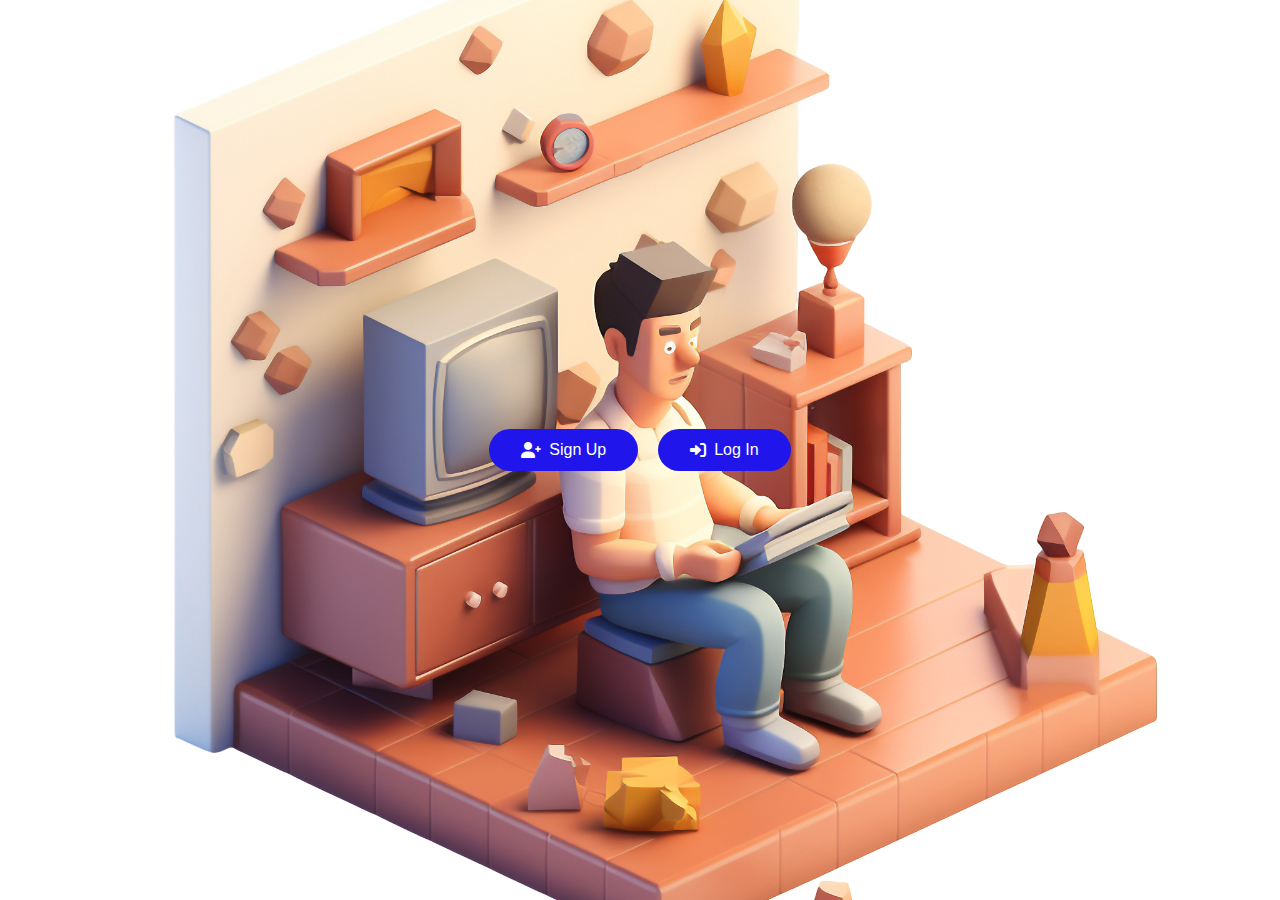
==== index.html @ 1ede699b "Create index.html" ====
<!DOCTYPE html>
<html lang="en">
<head>
    <meta charset="UTF-8">
    <meta name="viewport" content="width=device-width, initial-scale=1.0">
    <title>Welcome to Tech Tower</title>
    <link href="https://cdnjs.cloudflare.com/ajax/libs/font-awesome/6.0.0/css/all.min.css" rel="stylesheet">
    <link rel="stylesheet" href="css/style.css">
    <style>
        /* Basic styles for the landing page */
        body {
            font-family: 'Poppins', sans-serif;
            margin: 0;
            padding: 0;
            background: url('img/1.png') no-repeat center center fixed;
            background-size: cover;
            display: flex;
            align-items: center;
            justify-content: center;
            min-height: 100vh;
            color: var(--white);
        }
        .auth-buttons {
            display: flex;
            gap: 20px;
        }
        .auth-buttons button {
            display: inline-flex;
            align-items: center;
            padding: 0.75rem 2rem;
            font-size: 1rem;
            color: var(--white);
            background-color: var(--primary-color);
            border: none;
            border-radius: 5rem;
            cursor: pointer;
            transition: background-color 0.3s;
        }
        .auth-buttons button:hover {
            background-color: var(--primary-color-light);
        }
        .auth-buttons i {
            margin-right: 0.5rem;
        }
    </style>
</head>
<body>
    
    <div class="auth-buttons">
        <a href="signup.html"><button><i class="fas fa-user-plus"></i>Sign Up</button></a>
        <a href="login.html"><button><i class="fas fa-sign-in-alt"></i>Log In</button></a>
    </div>
</body>
</html>
---- css/style.css ----
@import url("https://fonts.googleapis.com/css2?family=Poppins:wght@400;500;600;700&display=swap");

:root {
  --primary-color: #2015ea;
  --primary-color-light: #6861f1;
  --secondary-color: #c0dbea;
  --text-dark: #020617;
  --text-light: #94a3b8;
  --white: #ffffff;
  --max-width: 1200px;
}

* {
  padding: 0;
  margin: 0;
  box-sizing: border-box;
}





/* page animation */

/* Add these styles to your existing CSS file */
.fade-in {
    opacity: 0;
    animation: fadeInAnimation 0.5s forwards;
  }
  
  .fade-out {
    opacity: 1;
    animation: fadeOutAnimation 0.5s forwards;
  }
  
  @keyframes fadeInAnimation {
    from {
      opacity: 0;
    }
    to {
      opacity: 1;
    }
  }
  
  @keyframes fadeOutAnimation {
    from {
      opacity: 1;
    }
    to {
      opacity: 0;
    }
  }
  

body {
  font-family: "Poppins", sans-serif;
  display: flex;
  align-items: center;
  justify-content: center;
  min-height: 100vh;
}



form {
  border-radius: 20px;
  box-shadow: 0 0 5px rgba(0, 0, 0, 0.1);
  padding: 20px;
  margin: 10px;
  background-color: whitesmoke;
}

/* Styling for the logo above the form */
.logo-container {
    display: flex;
    justify-content: center;
    margin-bottom: -70px; /* Space below the logo */
    z-index: 1000;
    padding: 10px;
}

.logo {
    width: 100px; /* Adjust size as needed */
    height: 100px; /* Adjust size as needed */
    border-radius: 50%; /* Circular logo */
    object-fit: cover;
    border: 1px solid #ccc; /* Optional border */
    top: -50px;
}

.container {
  display: flex;
  justify-content: center;
  align-items: center;
  min-height: 100vh;
}

.containerContent {
  width: 100%;
  padding-block: 2rem;
  max-width: 400px;
  display: flex;
    flex-direction: column;
    align-items: center;
    padding: 1rem;
}

.containerContent h3 {
  font-size: 1.2rem;
  font-weight: 600;
  color: var(--text-dark);
  text-align: center;
}

.containerContent h1 {
  margin-bottom: 1rem;
  font-size: 14px;
  font-weight: 600;
  color: var(--text-dark);
  text-align: center;
  padding-top: 35px;
}

.containerContent form {
  display: grid;
  gap: 5px;
}

.containerContent label {
  font-size: 0.9rem;
  color: var(--text-dark);
}

.inputRow {
  margin-bottom: 1rem;
  width: 100%;
  padding: 0.75rem 1rem;
  display: flex;
  align-items: center;
  gap: 1rem;
  background-color: var(--secondary-color);
  border-radius: 20px;
}

.containerContent input, .containerContent select {
  width: 100%;
  outline: none;
  border: none;
  font-size: 14px;
  color: var(--text-dark);
  background-color: transparent;
  border-radius: 20px;
  padding: 5px;
}

.containerContent input::placeholder, .containerContent select {
  color: var(--text-dark);
  
}

#password-eye {
  color: var(--primary-color);
}

.inputFP {
  align-items: center;
  justify-content: space-between;
  gap: 1rem;
}

.inputFP a {
  font-size: 0.9rem;
  color: var(--text-light);
  text-decoration: none;
  transition: 0.3s;
}

.inputFP a:hover {
  color: var(--text-dark);
}

.containerContent button {
  max-width: 80%;
  margin-left: 10%;
  margin-block: 1rem 2rem;
  padding: 0.75rem 2rem;
  outline: none;
  border: none;
  font-size: 1rem;
  color: var(--white);
  background-color: var(--primary-color);
  border-radius: 5rem;
  
}
button a{
    text-decoration: none;
    color: white;
}

.containerContent button:hover {
  background-color: green;
}

.containerContent p {
  color: var(--text-light);
  text-align: center;
}

.containerContent p a {
  text-decoration: none;
  font-weight: 500;
  color: var(--primary-color);
}



/* Footer Styles */
footer {
    padding: 1.5rem 0;
    text-align: center;
    font-size: 12px;
}

.footer-container {
    max-width: var(--max-width);
    margin: 0 auto;
}

.footer-content {
    display: flex;
    flex-direction: column;
    align-items: center;
}

.footer-links {
    list-style: none;
    padding: 0;
    margin: 1rem 0;
    display: flex;
    gap: 1.5rem;
}

.footer-links li {
    margin: 0;
}

.footer-links a {
    color: var(--white);
    text-decoration: none;
    font-size: 0.9rem;
    transition: color 0.3s;
}

.footer-links a:hover {
    color: var(--primary-color-light);
}

.footer-socials {
    display: flex;
    gap: 1rem;
    margin-top: 1rem;
}

.footer-socials a {
    color: var(--white);
    font-size: 1.2rem;
    transition: color 0.3s;
}

.footer-socials a:hover {
    color: var(--primary-color-light);
}








@media (width > 768px) {
  .container {
    grid-template-columns: 1fr;
  }

  .containerContent {
    margin-inline-start: unset;
    grid-area: 1/2/2/3;
    align-self: center;
  }
}
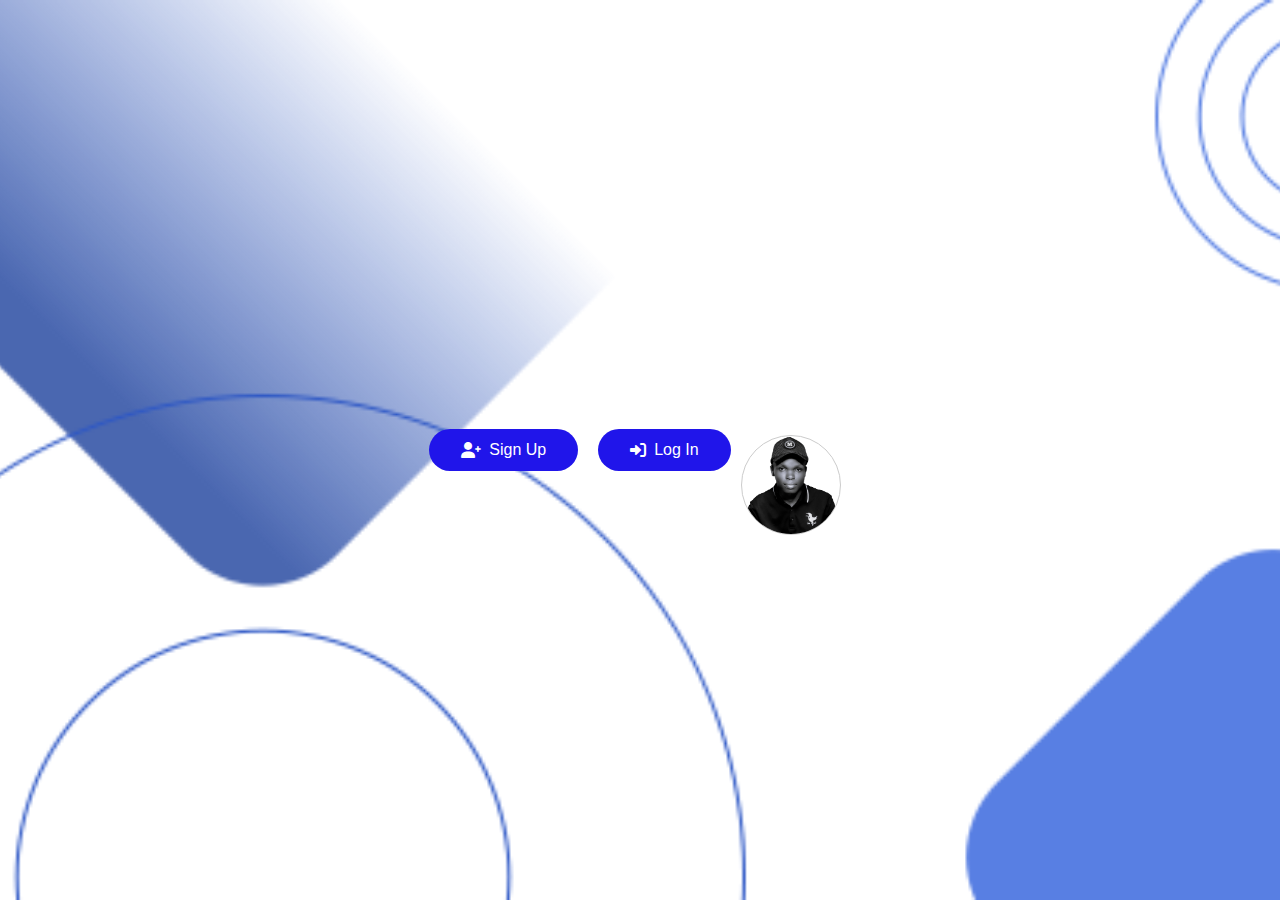
==== commit 36ec8d9e: "2nd" ====
--- a/index.html
+++ b/index.html
@@ -12,7 +12,7 @@
             font-family: 'Poppins', sans-serif;
             margin: 0;
             padding: 0;
-            background: url('img/1.png') no-repeat center center fixed;
+            background: url(img/pattern6.png) no-repeat center center fixed;
             background-size: cover;
             display: flex;
             align-items: center;
@@ -45,10 +45,15 @@
     </style>
 </head>
 <body>
+   
     
     <div class="auth-buttons">
         <a href="signup.html"><button><i class="fas fa-user-plus"></i>Sign Up</button></a>
         <a href="login.html"><button><i class="fas fa-sign-in-alt"></i>Log In</button></a>
     </div>
+      <!-- Logo Section -->
+      <div class="logo-container"><br>
+        <br><img src="img/full.png" alt="Logo" class="logo">
+    </div>
 </body>
 </html>
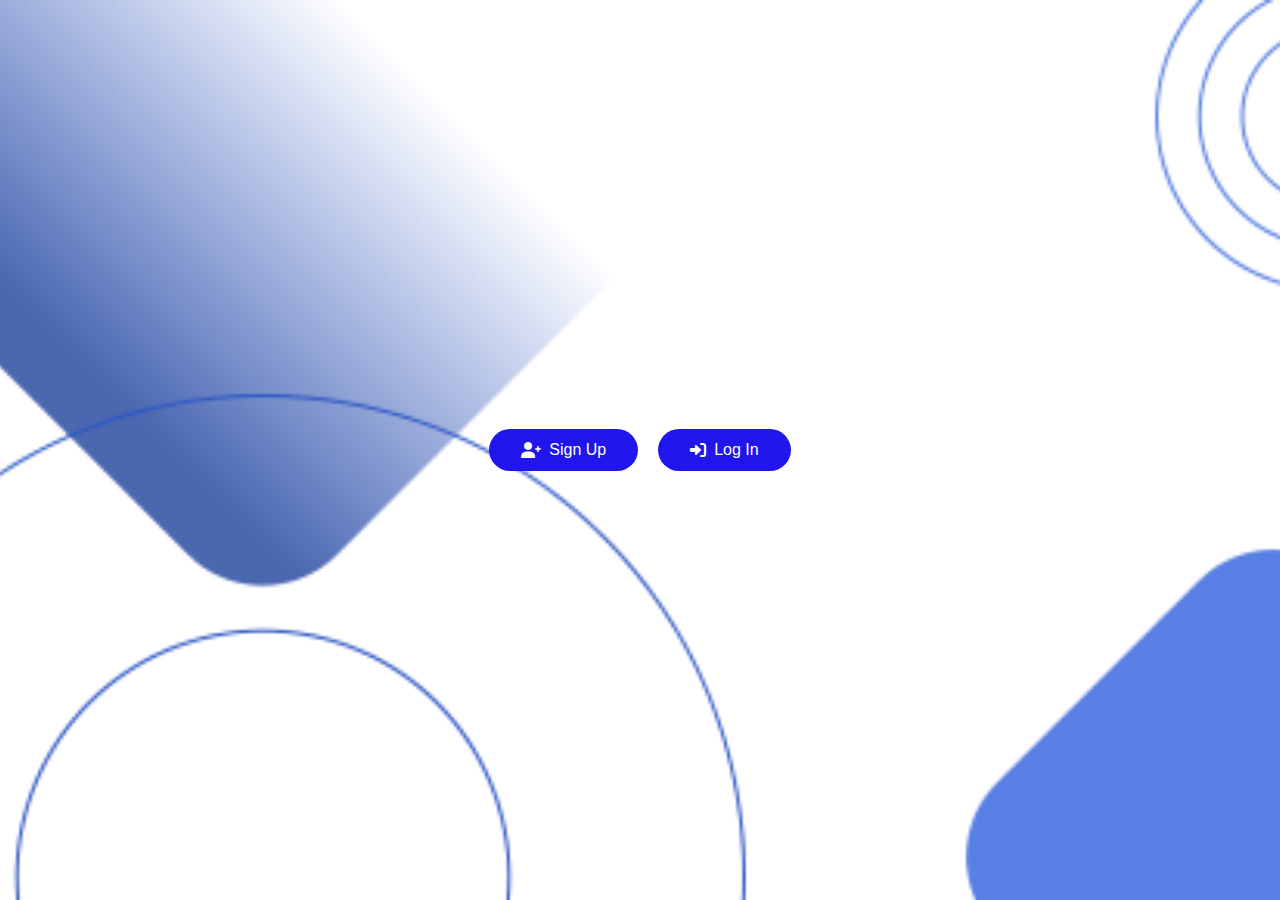
==== commit 505771fc: "Update index.html" ====
--- a/index.html
+++ b/index.html
@@ -51,9 +51,6 @@
         <a href="signup.html"><button><i class="fas fa-user-plus"></i>Sign Up</button></a>
         <a href="login.html"><button><i class="fas fa-sign-in-alt"></i>Log In</button></a>
     </div>
-      <!-- Logo Section -->
-      <div class="logo-container"><br>
-        <br><img src="img/full.png" alt="Logo" class="logo">
-    </div>
+      
 </body>
 </html>
